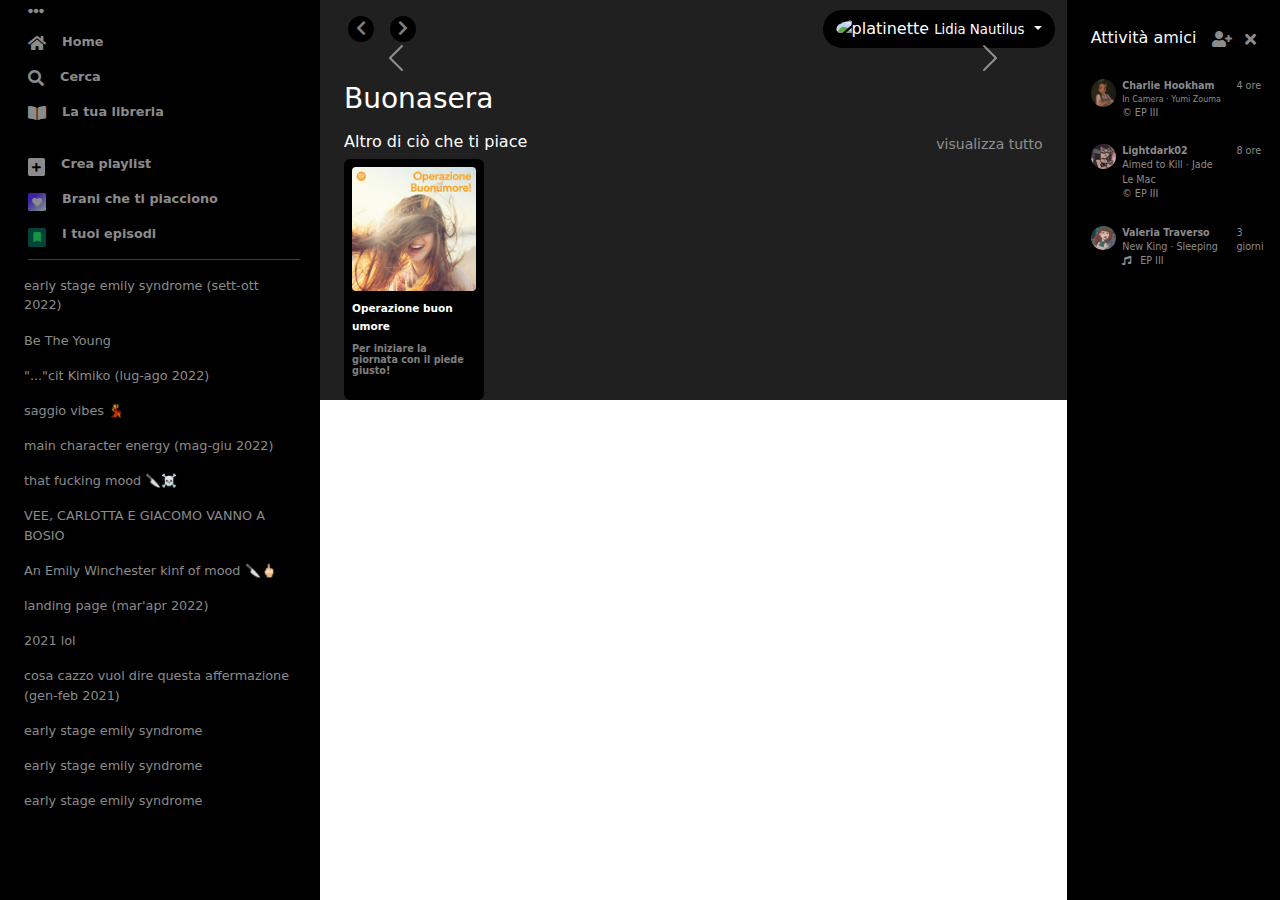
==== index.html @ 153bc801 "Varius fixings" ====
<!DOCTYPE html>
<html lang="en">
  <head>
    <meta charset="utf-8" />
    <meta name="viewport" content="width=device-width, initial-scale=1" />
    <title>Spotify | HP</title>
    <link
      href="https://cdn.jsdelivr.net/npm/bootstrap@5.3.3/dist/css/bootstrap.min.css"
      rel="stylesheet"
      integrity="sha384-QWTKZyjpPEjISv5WaRU9OFeRpok6YctnYmDr5pNlyT2bRjXh0JMhjY6hW+ALEwIH"
      crossorigin="anonymous"
    />
    <link rel="stylesheet" href="assets/scss/custom-bootstrap.css" />
    <link
      rel="stylesheet"
      href="https://cdnjs.cloudflare.com/ajax/libs/font-awesome/5.15.4/css/all.min.css"
      integrity="sha512-1ycn6IcaQQ40/MKBW2W4Rhis/DbILU74C1vSrLJxCq57o941Ym01SwNsOMqvEBFlcgUa6xLiPY/NS5R+E6ztJQ=="
      crossorigin="anonymous"
      referrerpolicy="no-referrer"
    />
    <link rel="stylesheet" href="./assets/css/bg-gradient.css" />
    <link rel="stylesheet" href="./assets/css/navbar.css" />
    <link
      rel="stylesheet"
      href="https://cdn.jsdelivr.net/npm/bootstrap-icons@1.11.3/font/bootstrap-icons.min.css"
    />
    <link rel="stylesheet" href="./assets.css" />
  </head>

  <body>
    <div class="container-fluid overflow-y-scroll">
      <div class="row">
        <!--Navbar sinistra-->
        <header
          class="col d-sm-none d-none d-md-block col-md-3 bg-black vh-100"
        >
          <nav>
            <div class="container mb-3">
              <div class="col">
                <div class="row">
                  <div class="col">
                    <div class="row d-flex">
                      <div class="col d-flex align-self-center mx-1 mb-2">
                        <a href="#">
                          <div>
                            <i class="fas fa-ellipsis-h text-testo"></i>
                          </div>
                        </a>
                      </div>
                    </div>
                    <div class="row d-flex">
                      <a class="text-decoration-none" href="./index.html">
                        <div class="col d-flex align-self-center mx-1">
                          <div>
                            <i class="fas fa-home text-testo"></i>
                          </div>
                          <div class="mx-3 text-testo">
                            <p>Home</p>
                          </div>
                        </div>
                      </a>
                    </div>
                    <div class="row d-flex">
                      <a class="text-decoration-none" href="./search.html">
                        <div class="col d-flex align-self-center mx-1">
                          <div><i class="fas fa-search text-testo"></i></div>
                          <div class="mx-3 text-testo">
                            <p>Cerca</p>
                          </div>
                        </div>
                        <div class="row d-flex">
                          <div class="col d-flex align-self-center mx-1">
                            <div>
                              <i class="fas fa-book-open text-testo"></i>
                            </div>
                            <div class="mx-3 text-testo">
                              <p>La tua libreria</p>
                            </div>
                          </div>
                        </div>
                      </a>
                    </div>
                  </div>
                </div>
              </div>
            </div>

            <div class="container bg-black">
              <div class="col">
                <div class="row">
                  <div class="col">
                    <div class="row d-flex">
                      <a class="text-decoration-none" href="">
                        <div class="col d-flex align-self-center mx-1">
                          <div>
                            <i
                              class="fas fa-plus fa-xs bg-testo text-black plus-icon"
                            ></i>
                          </div>
                          <div class="mx-3 text-testo">
                            <p>Crea playlist</p>
                          </div>
                        </div>
                      </a>
                    </div>
                    <div class="row d-flex">
                      <a class="text-decoration-none" href="">
                        <div class="col d-flex align-self-center mx-1">
                          <div>
                            <i class="fas fa-heart like-icon text-testo"></i>
                          </div>
                          <div class="mx-3 text-testo">
                            <p>Brani che ti piacciono</p>
                          </div>
                        </div>
                      </a>
                      <div class="row d-flex">
                        <a class="text-decoration-none" href="">
                          <div class="col d-flex align-self-center mx-1">
                            <div>
                              <i class="bi bi-bookmark-fill bookmark-icon"></i>
                            </div>
                            <div class="mx-3 text-testo">
                              <p>I tuoi episodi</p>
                            </div>
                          </div>
                        </a>
                        <hr class="text-bg-danger mx-3" />
                      </div>
                    </div>
                  </div>
                </div>
              </div>
            </div>
          </nav>
          <div class="container overflow-y-scroll boxed">
            <div class="row text-testo">
              <div>
                <p>early stage emily syndrome (sett-ott 2022)</p>
              </div>
              <div>
                <p>Be The Young</p>
              </div>
              <div>
                <p>"..."cit Kimiko (lug-ago 2022)</p>
              </div>
              <div>
                <p>saggio vibes 💃</p>
              </div>
              <div>
                <p>main character energy (mag-giu 2022)</p>
              </div>
              <div>
                <p>that fucking mood 🔪☠️</p>
              </div>
              <div>
                <p>VEE, CARLOTTA E GIACOMO VANNO A BOSIO</p>
              </div>
              <div>
                <p>An Emily Winchester kinf of mood 🔪🖕🏻</p>
              </div>
              <div>
                <p>landing page (mar'apr 2022)</p>
              </div>
              <div>
                <p>2021 lol</p>
              </div>
              <div>
                <p>cosa cazzo vuol dire questa affermazione (gen-feb 2021)</p>
              </div>
              <div>
                <p>early stage emily syndrome</p>
              </div>
              <div>
                <p>early stage emily syndrome</p>
              </div>
              <div>
                <p>early stage emily syndrome</p>
              </div>
              <div>
                <p>early stage emily syndrome</p>
              </div>
              <div>
                <p>early stage emily syndrome</p>
              </div>
              <div>
                <p>early stage emily syndrome</p>
              </div>
              <div>
                <p>early stage emily syndrome</p>
              </div>
              <div>
                <p>early stage emily syndrome</p>
              </div>
              <div>
                <p>early stage emily syndrome</p>
              </div>
              <div>
                <p>early stage emily syndrome</p>
              </div>
              <div>
                <p>early stage emily syndrome</p>
              </div>
              <div>
                <p>early stage emily syndrome</p>
              </div>
              <div>
                <p>early stage emily syndrome</p>
              </div>
              <div>
                <p>early stage emily syndrome</p>
              </div>
              <div>
                <p>early stage emily syndrome</p>
              </div>
              <div>
                <p>early stage emily syndrome</p>
              </div>
              <div>
                <p>early stage emily syndrome</p>
              </div>
              <div>
                <p>early stage emily syndrome</p>
              </div>
              <div>
                <p>early stage emily syndrome</p>
              </div>
              <div>
                <p>early stage emily syndrome</p>
              </div>
              <div>
                <p>early stage emily syndrome</p>
              </div>
              <div>
                <p>early stage emily syndrome</p>
              </div>
              <div>
                <p>early stage emily syndrome</p>
              </div>
              <div>
                <p>early stage emily syndrome</p>
              </div>
              <div>
                <p>early stage emily syndrome</p>
              </div>
              <div>
                <p>early stage emily syndrome</p>
              </div>
              <div>
                <p>early stage emily syndrome</p>
              </div>
              <div>
                <p>early stage emily syndrome</p>
              </div>
            </div>
          </div>
        </header>

        <div class="col col-md-7 p-0 vh-100 overflow-y-scroll">
          <!--Parte centrale-->
          <main class="">
            <section class="container-fluid">
              <div
                id="header-main"
                class="d-flex align-items-center justify-content-between"
              >
                <div class="d-flex align-items-center justify-content-between">
                  <button
                    class="text-white-50 rounded-circle border-0 text-bg-dark px-2 m-3 bg-black"
                  >
                    <i class="fas fa-chevron-left text-white-50"></i>
                  </button>
                  <button
                    class="text-white-50 rounded-circle border-0 text-bg-dark px-2 bg-black"
                  >
                    <i class="fas fa-chevron-right text-white-50"></i>
                  </button>
                </div>
                <div class="d-flex align-items-center justify-content-between">
                  <div id="drop-menu" class="dropdown d-flex">
                    <button
                      class="btn btn-black dropdown-toggle text-white bg-black border-1 rounded-pill"
                      type="button"
                      data-bs-toggle="dropdown"
                      aria-expanded="false"
                    >
                      <img
                        class="rounded-circle"
                        width="20px"
                        src="https://pbs.twimg.com/profile_images/1235323901661655040/85mwy9YF_400x400.jpg"
                        alt="platinette"
                      />
                      <span id="span">Lidia Nautilus</span>
                    </button>

                    <ul class="dropdown-menu bg-black border border-white">
                      <li>
                        <a class="dropdown-item text-white" href="#">Profilo</a>
                      </li>
                      <li>
                        <a class="dropdown-item text-white" href="#">Album</a>
                      </li>
                      <li>
                        <a class="dropdown-item text-white" href="#">Artisti</a>
                      </li>
                    </ul>
                  </div>
                </div>
              </div>
              <div id="carousel" class="container-fluid bg-black mb-4 rounded">
                <div id="carouselExample" class="carousel slide">
                  <div id="carouselInner" class="carousel-inner"></div>
                  <button
                    class="carousel-control-prev"
                    type="button"
                    data-bs-target="#carouselExample"
                    data-bs-slide="prev"
                  >
                    <span
                      class="carousel-control-prev-icon"
                      aria-hidden="true"
                    ></span>
                    <span class="visually-hidden">Previous</span>
                  </button>
                  <button
                    class="carousel-control-next"
                    type="button"
                    data-bs-target="#carouselExample"
                    data-bs-slide="next"
                  >
                    <span
                      class="carousel-control-next-icon"
                      aria-hidden="true"
                    ></span>
                    <span class="visually-hidden">Next</span>
                  </button>
                </div>
              </div>
              <section>
                <div class="container mt-2 mb-3">
                  <div class="row">
                    <div class="col d-flex">
                      <h3 class="text-white">Buonasera</h3>
                    </div>
                  </div>
                </div>
                <div class="container text-center">
                  <div
                    class="row row-cols-2 row-cols-sm-2 row-cols-md-3 g-4 align-items-stretch"
                    id="rowParent"
                  >
                    <!--QUI AGGIUNGO LE CARD DEI 6 ALBUM-->
                  </div>
                </div>
              </section>
              <!-- main basso -->
              <div class="container-fluid d-flex justify-content-between mt-3">
                <h6 class="text-white">Altro di ciò che ti piace</h6>
                <a class="text-white-50 text-decoration-none" href="">
                  <small>visualizza tutto</small></a
                >
              </div>
              <!-- card verticali  -->
              <div class="container-fluid d-flex row-cols-5">
                <div class="bg-black rounded">
                  <div class="d-flex flex-column m-2">
                    <img
                      class="rounded-1"
                      src="./assets/imgs/main/image-10.jpg"
                      alt=""
                    />
                    <p class="myP fw-bolder text-white my-2">
                      <small>Operazione buon umore </small>
                    </p>
                    <p class="pVertical lh-1 fw-semibold text-white-50">
                      <small
                        >Per iniziare la giornata con il piede giusto!</small
                      >
                    </p>
                  </div>
                </div>
              </div>
            </section>
          </main>
        </div>
        <!--colonna destra-->
        <div class="col col-md-2 bg-black vh-100 d-sm-none d-none d-md-block">
          <div class="container pt-4">
            <div class="d-flex justify-content-between pt-1">
              <h6 class="text-light">Attività amici</h6>
              <div>
                <a href="#"><i class="fas fa-user-plus text-testo"></i></a>
                <a href="#"><i class="fas fa-times text-testo ms-2"></i></a>
              </div>
            </div>
          </div>
          <!--PRIMO PROFILO-->
          <div class="container my-4">
            <div class="row">
              <div class="col col-2">
                <img
                  class="img-fluid rounded-circle"
                  style="min-width: 25px; width: 25px"
                  src="[data-uri]"
                  alt="img profilo"
                />
              </div>
              <div class="col col-8 text-testo">
                <p class="m-0 fw-bold" style="font-size: 0.6rem">
                  Charlie Hookham
                </p>
                <p style="font-size: 0.5rem" class="m-0">
                  In Camera · Yumi Zouma
                </p>
                <p class="m-0" style="font-size: 0.6rem">&copy EP III</p>
              </div>
              <div class="col col-2 p-0">
                <p class="text-testo" style="font-size: 0.6rem">4 ore</p>
              </div>
            </div>
          </div>
          <!--SECONDO PROFILO-->
          <div class="container mb-4">
            <div class="row">
              <div class="col col-2">
                <img
                  class="img-fluid rounded-circle"
                  style="min-width: 25px; width: 25px"
                  src="[data-uri]"
                  alt="img profilo"
                />
              </div>
              <div class="col col-8 text-testo">
                <p class="m-0 fw-bold" style="font-size: 0.6rem">Lightdark02</p>
                <p style="font-size: 0.6rem" class="m-0">
                  Aimed to Kill · Jade Le Mac
                </p>
                <p class="m-0" style="font-size: 0.6rem">&copy EP III</p>
              </div>
              <div class="col col-2 p-0">
                <p class="text-testo" style="font-size: 0.6rem">8 ore</p>
              </div>
            </div>
          </div>
          <!--TERZO PROFILO-->
          <div class="container">
            <div class="row">
              <div class="col col-2">
                <img
                  class="img-fluid rounded-circle"
                  style="min-width: 25px; width: 25px"
                  src="[data-uri]"
                  alt="img profilo"
                />
              </div>
              <div class="col col-8 text-testo">
                <p class="m-0 fw-bold" style="font-size: 0.6rem">
                  Valeria Traverso
                </p>
                <p style="font-size: 0.6rem" class="m-0">New King · Sleeping</p>
                <p class="m-0" style="font-size: 0.6rem">
                  <i class="fas fa-music me-2"></i>EP III
                </p>
              </div>
              <div class="col col-2 p-0">
                <p class="text-testo" style="font-size: 0.6rem">3 giorni</p>
              </div>
            </div>
          </div>
        </div>
      </div>
    </div>
    <footer
      class="col-12 container-fluid fixed-bottom pt-3 bg-dark bg-opacity-75 d-md-none"
    >
      <div class="row d-flex">
        <div class="col-4 d-flex justify-content-center">
          <svg
            xmlns="http://www.w3.org/2000/svg"
            width="30"
            height="30"
            fill="currentColor"
            class="bi bi-house text-white"
            viewBox="0 0 16 16"
          >
            <path
              d="M8.707 1.5a1 1 0 0 0-1.414 0L.646 8.146a.5.5 0 0 0 .708.708L2 8.207V13.5A1.5 1.5 0 0 0 3.5 15h9a1.5 1.5 0 0 0 1.5-1.5V8.207l.646.647a.5.5 0 0 0 .708-.708L13 5.793V2.5a.5.5 0 0 0-.5-.5h-1a.5.5 0 0 0-.5.5v1.293zM13 7.207V13.5a.5.5 0 0 1-.5.5h-9a.5.5 0 0 1-.5-.5V7.207l5-5z"
            />
          </svg>
        </div>
        <div class="col-4 d-flex justify-content-center">
          <svg
            xmlns="http://www.w3.org/2000/svg"
            width="30"
            height="30"
            fill="currentColor"
            class="bi bi-search text-white"
            viewBox="0 0 16 16"
          >
            <path
              d="M11.742 10.344a6.5 6.5 0 1 0-1.397 1.398h-.001q.044.06.098.115l3.85 3.85a1 1 0 0 0 1.415-1.414l-3.85-3.85a1 1 0 0 0-.115-.1zM12 6.5a5.5 5.5 0 1 1-11 0 5.5 5.5 0 0 1 11 0"
            />
          </svg>
        </div>
        <div class="col-4 d-flex justify-content-center">
          <svg
            xmlns="http://www.w3.org/2000/svg"
            width="30"
            height="30"
            fill="currentColor"
            class="bi bi-stickies text-white"
            viewBox="0 0 16 16"
          >
            <path
              d="M1.5 0A1.5 1.5 0 0 0 0 1.5V13a1 1 0 0 0 1 1V1.5a.5.5 0 0 1 .5-.5H14a1 1 0 0 0-1-1z"
            />
            <path
              d="M3.5 2A1.5 1.5 0 0 0 2 3.5v11A1.5 1.5 0 0 0 3.5 16h6.086a1.5 1.5 0 0 0 1.06-.44l4.915-4.914A1.5 1.5 0 0 0 16 9.586V3.5A1.5 1.5 0 0 0 14.5 2zM3 3.5a.5.5 0 0 1 .5-.5h11a.5.5 0 0 1 .5.5V9h-4.5A1.5 1.5 0 0 0 9 10.5V15H3.5a.5.5 0 0 1-.5-.5zm7 11.293V10.5a.5.5 0 0 1 .5-.5h4.293z"
            />
          </svg>
        </div>
        <div class="col-4 d-flex justify-content-center text-white mt-1">
          <h6>Home</h6>
        </div>
        <div class="col-4 d-flex justify-content-center text-white mt-1">
          <h6>Cerca</h6>
        </div>
        <div class="col-4 d-flex justify-content-center text-white mt-1">
          <h6>La tua libreria</h6>
        </div>
      </div>
    </footer>
    <script src="./index.js"></script>
    <script
      src="https://cdn.jsdelivr.net/npm/bootstrap@5.3.3/dist/js/bootstrap.bundle.min.js"
      integrity="sha384-YvpcrYf0tY3lHB60NNkmXc5s9fDVZLESaAA55NDzOxhy9GkcIdslK1eN7N6jIeHz"
      crossorigin="anonymous"
    ></script>
  </body>
</html>
---- assets/css/bg-gradient.css ----
/* main {
  background: rgb(32, 32, 32);
  background: linear-gradient(
    191deg,
    rgba(32, 32, 32, 1) 0%,
    rgba(18, 18, 18, 1) 58%
  );
} */
main {
  background-color: #202020;
}

#span {
  font-size: smaller;
}
---- assets/css/navbar.css ----
.like-icon {
  font-size: 10px;
  padding: 4px 4px;
  border-radius: 10%;
  background: rgb(61, 32, 168);
  background: linear-gradient(
    140deg,
    rgba(61, 32, 168, 1) 27%,
    rgba(119, 142, 137, 1) 91%
  );
}
.bookmark-icon {
  color: #149643;
  font-size: 10px;
  padding: 4px 4px;
  border-radius: 10%;
  background: #004537;
}
.plus-icon {
  font-size: 10px;
  padding: 4px 4px;
  border-radius: 10%;
}

.boxed {
  height: 60vh;
}

/* ===== Scrollbar CSS ===== */
/* Firefox */
* {
  scrollbar-width: auto;
  scrollbar-color: #4d4d4d #050505;
}

/* Chrome, Edge, and Safari */
*::-webkit-scrollbar {
  width: 16px;
}

*::-webkit-scrollbar-track {
  background: #050505;
}

*::-webkit-scrollbar-thumb {
  background-color: #4d4d4d;
  border-radius: 10px;
  border: 3px none #000000;
}

/* Handle */
::-webkit-scrollbar-thumb {
  -webkit-border-radius: 10px;
  border-radius: 10px;
  background: rgba(255, 0, 0, 0.8);
  -webkit-box-shadow: inset 0 0 6px rgba(0, 0, 0, 0.5);
}

nav p {
  font-weight: 600;
}
p {
  font-size: 0.8rem;
}
---- assets.css ----
.myP {
    font-size: 12px;
}

.pVertical {
    font-size: 11px;
}

.bgMain {
    background-color: #202020;
}
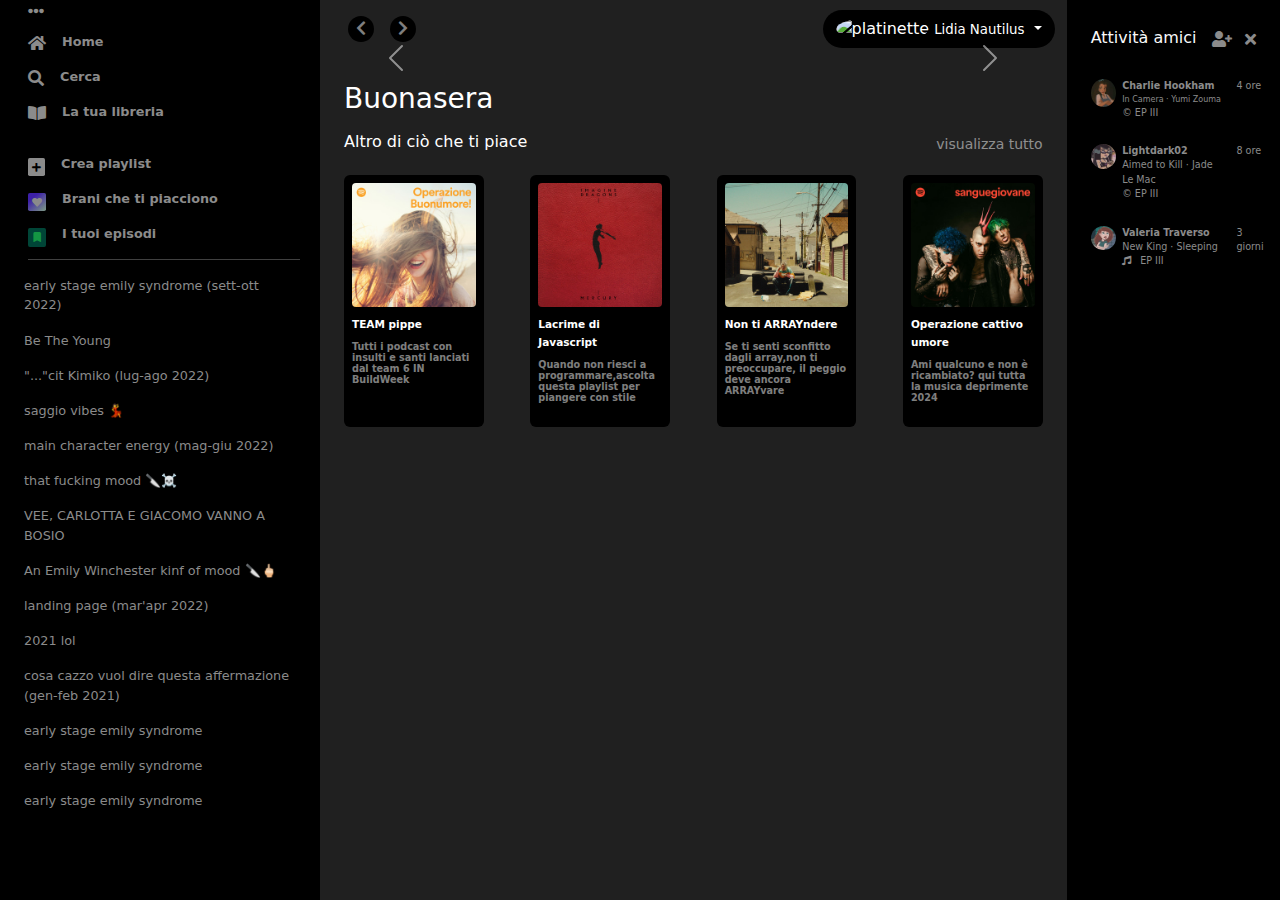
==== commit ad669200: "card commit" ====
--- a/index.html
+++ b/index.html
@@ -256,7 +256,7 @@
           </div>
         </header>
 
-        <div class="col col-md-7 p-0 vh-100 overflow-y-scroll">
+        <div class="col col-md-7 p-0 vh-100 overflow-y-scroll myMain">
           <!--Parte centrale-->
           <main class="">
             <section class="container-fluid">
@@ -354,15 +354,15 @@
                 </div>
               </section>
               <!-- main basso -->
-              <div class="container-fluid d-flex justify-content-between mt-3">
+              <div class="container-fluid d-flex justify-content-between mt-3 mb-3">
                 <h6 class="text-white">Altro di ciò che ti piace</h6>
                 <a class="text-white-50 text-decoration-none" href="">
                   <small>visualizza tutto</small></a
                 >
               </div>
               <!-- card verticali  -->
-              <div class="container-fluid d-flex row-cols-5">
-                <div class="bg-black rounded">
+              <div class="container-fluid d-flex row-cols-5 justify-content-between">
+                <div class="bg-black rounded ">
                   <div class="d-flex flex-column m-2">
                     <img
                       class="rounded-1"
@@ -370,15 +370,71 @@
                       alt=""
                     />
                     <p class="myP fw-bolder text-white my-2">
-                      <small>Operazione buon umore </small>
+                      <small> TEAM pippe</small>
                     </p>
                     <p class="pVertical lh-1 fw-semibold text-white-50">
                       <small
-                        >Per iniziare la giornata con il piede giusto!</small
+                        >
+                        Tutti i podcast con insulti e santi lanciati dal team 6 IN BuildWeek</small
                       >
                     </p>
                   </div>
                 </div>
+                <!-- Seconda card -->
+                <div class="bg-black rounded ">
+                  <div class="d-flex flex-column m-2">
+                    <img
+                      class="rounded-1"
+                      src="./assets/imgs/main/image-11.jpg"
+                      alt=""
+                    />
+                    <p class="myP fw-bolder text-white my-2">
+                      <small>Lacrime di Javascript </small>
+                    </p>
+                    <p class="pVertical lh-1 fw-semibold text-white-50">
+                      <small
+                        >Quando non riesci a programmare,ascolta questa playlist per piangere con stile</small
+                      >
+                    </p>
+                  </div>
+                </div>
+                 <!-- terza card -->
+                 <div class="bg-black rounded ">
+                  <div class="d-flex flex-column m-2">
+                    <img
+                      class="rounded-1"
+                      src="./assets/imgs/main/image-12.jpg"
+                      alt=""
+                    />
+                    <p class="myP fw-bolder text-white my-2">
+                      <small>Non ti ARRAYndere </small>
+                    </p>
+                    <p class="pVertical lh-1 fw-semibold text-white-50">
+                      <small
+                        >Se ti senti sconfitto dagli array,non ti preoccupare, il peggio deve ancora ARRAYvare</small
+                      >
+                    </p>
+                  </div>
+                </div>
+                  <!-- Quarta card  -->
+                  <div class="bg-black rounded ">
+                    <div class="d-flex flex-column m-2">
+                      <img
+                        class="rounded-1"
+                        src="./assets/imgs/main/image-8.jpg"
+                        alt=""
+                      />
+                      <p class="myP fw-bolder text-white my-2">
+                        <small>Operazione cattivo umore </small>
+                      </p>
+                      <p class="pVertical lh-1 fw-semibold text-white-50">
+                        <small
+                          >Ami qualcuno e non è ricambiato?
+                            qui tutta la musica deprimente 2024</small
+                        >
+                      </p>
+                    </div>
+                  </div>
               </div>
             </section>
           </main>
--- a/assets.css
+++ b/assets.css
@@ -9,3 +9,7 @@
 .bgMain {
     background-color: #202020;
 }
+
+.myMain {
+    background-color: #202020;
+}
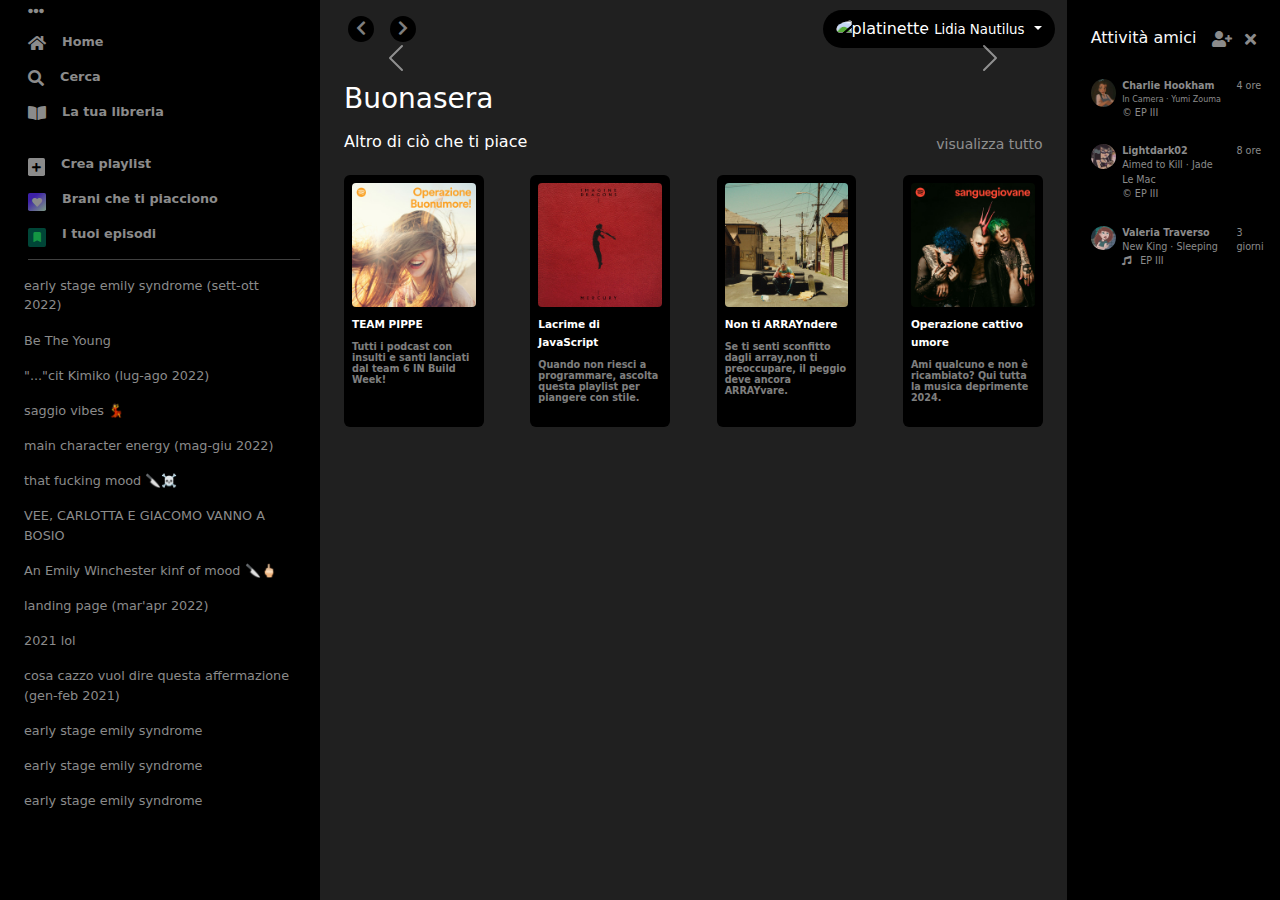
==== commit b00de458: "Add una caterba di changes" ====
--- a/index.html
+++ b/index.html
@@ -18,8 +18,7 @@
       crossorigin="anonymous"
       referrerpolicy="no-referrer"
     />
-    <link rel="stylesheet" href="./assets/css/bg-gradient.css" />
-    <link rel="stylesheet" href="./assets/css/navbar.css" />
+    <link rel="stylesheet" href="./assets/css/assets.css" />
     <link
       rel="stylesheet"
       href="https://cdn.jsdelivr.net/npm/bootstrap-icons@1.11.3/font/bootstrap-icons.min.css"
@@ -307,7 +306,10 @@
                   </div>
                 </div>
               </div>
-              <div id="carousel" class="container-fluid bg-black mb-4 rounded">
+              <div
+                id="carousel"
+                class="container-fluid bg-black mb-4 rounded d-none d-md-block"
+              >
                 <div id="carouselExample" class="carousel slide">
                   <div id="carouselInner" class="carousel-inner"></div>
                   <button
@@ -354,15 +356,19 @@
                 </div>
               </section>
               <!-- main basso -->
-              <div class="container-fluid d-flex justify-content-between mt-3 mb-3">
+              <div
+                class="container-fluid d-flex justify-content-between mt-3 mb-3"
+              >
                 <h6 class="text-white">Altro di ciò che ti piace</h6>
                 <a class="text-white-50 text-decoration-none" href="">
                   <small>visualizza tutto</small></a
                 >
               </div>
               <!-- card verticali  -->
-              <div class="container-fluid d-flex row-cols-5 justify-content-between">
-                <div class="bg-black rounded ">
+              <div
+                class="container-fluid d-flex row-cols-5 justify-content-between"
+              >
+                <div class="bg-black rounded">
                   <div class="d-flex flex-column m-2">
                     <img
                       class="rounded-1"
@@ -370,18 +376,18 @@
                       alt=""
                     />
                     <p class="myP fw-bolder text-white my-2">
-                      <small> TEAM pippe</small>
+                      <small> TEAM PIPPE</small>
                     </p>
                     <p class="pVertical lh-1 fw-semibold text-white-50">
-                      <small
-                        >
-                        Tutti i podcast con insulti e santi lanciati dal team 6 IN BuildWeek</small
+                      <small>
+                        Tutti i podcast con insulti e santi lanciati dal team 6
+                        IN Build Week!</small
                       >
                     </p>
                   </div>
                 </div>
                 <!-- Seconda card -->
-                <div class="bg-black rounded ">
+                <div class="bg-black rounded">
                   <div class="d-flex flex-column m-2">
                     <img
                       class="rounded-1"
@@ -389,17 +395,18 @@
                       alt=""
                     />
                     <p class="myP fw-bolder text-white my-2">
-                      <small>Lacrime di Javascript </small>
+                      <small>Lacrime di JavaScript</small>
                     </p>
                     <p class="pVertical lh-1 fw-semibold text-white-50">
                       <small
-                        >Quando non riesci a programmare,ascolta questa playlist per piangere con stile</small
+                        >Quando non riesci a programmare, ascolta questa
+                        playlist per piangere con stile.</small
                       >
                     </p>
                   </div>
                 </div>
-                 <!-- terza card -->
-                 <div class="bg-black rounded ">
+                <!-- terza card -->
+                <div class="bg-black rounded">
                   <div class="d-flex flex-column m-2">
                     <img
                       class="rounded-1"
@@ -407,34 +414,35 @@
                       alt=""
                     />
                     <p class="myP fw-bolder text-white my-2">
-                      <small>Non ti ARRAYndere </small>
+                      <small>Non ti ARRAYndere</small>
                     </p>
                     <p class="pVertical lh-1 fw-semibold text-white-50">
                       <small
-                        >Se ti senti sconfitto dagli array,non ti preoccupare, il peggio deve ancora ARRAYvare</small
+                        >Se ti senti sconfitto dagli array,non ti preoccupare,
+                        il peggio deve ancora ARRAYvare.</small
                       >
                     </p>
                   </div>
                 </div>
-                  <!-- Quarta card  -->
-                  <div class="bg-black rounded ">
-                    <div class="d-flex flex-column m-2">
-                      <img
-                        class="rounded-1"
-                        src="./assets/imgs/main/image-8.jpg"
-                        alt=""
-                      />
-                      <p class="myP fw-bolder text-white my-2">
-                        <small>Operazione cattivo umore </small>
-                      </p>
-                      <p class="pVertical lh-1 fw-semibold text-white-50">
-                        <small
-                          >Ami qualcuno e non è ricambiato?
-                            qui tutta la musica deprimente 2024</small
-                        >
-                      </p>
-                    </div>
-                  </div>
+                <!-- Quarta card  -->
+                <div class="bg-black rounded">
+                  <div class="d-flex flex-column m-2">
+                    <img
+                      class="rounded-1"
+                      src="./assets/imgs/main/image-8.jpg"
+                      alt=""
+                    />
+                    <p class="myP fw-bolder text-white my-2">
+                      <small>Operazione cattivo umore</small>
+                    </p>
+                    <p class="pVertical lh-1 fw-semibold text-white-50">
+                      <small
+                        >Ami qualcuno e non è ricambiato? Qui tutta la musica
+                        deprimente 2024.</small
+                      >
+                    </p>
+                  </div>
+                </div>
               </div>
             </section>
           </main>
@@ -586,7 +594,7 @@
         </div>
       </div>
     </footer>
-    <script src="./index.js"></script>
+    <script src="./assets/scripts/index.js"></script>
     <script
       src="https://cdn.jsdelivr.net/npm/bootstrap@5.3.3/dist/js/bootstrap.bundle.min.js"
       integrity="sha384-YvpcrYf0tY3lHB60NNkmXc5s9fDVZLESaAA55NDzOxhy9GkcIdslK1eN7N6jIeHz"
--- a/assets/css/assets.css
+++ b/assets/css/assets.css
@@ -0,0 +1,283 @@
+.myP {
+  font-size: 12px;
+}
+
+.pVertical {
+  font-size: 11px;
+}
+
+.bgMain {
+  background-color: #202020;
+}
+
+.myMain {
+  background-color: #202020;
+}
+
+#volumeContainer {
+  width: 30%;
+  height: 10%;
+  background-color: #8b8b8b;
+  border-radius: 5px;
+  cursor: pointer;
+}
+
+#volumeBar {
+  width: 100%;
+  height: 100%;
+  background-color: #007bff;
+  border-radius: 5px;
+}
+
+.bgCards {
+  background-color: #8b8b8b;
+}
+@media screen and (max-width: 768px) {
+  .position {
+    transform: translateY(-80%);
+  }
+
+  .bgCards {
+    background-color: black;
+  }
+}
+
+#hero-section-artist {
+  height: 40vh;
+}
+
+.h-30 {
+  height: 30vh;
+}
+
+#verified-artist {
+  font-size: 0.8rem;
+}
+
+#artist-popular-info {
+  height: 60vh;
+  overflow-y: scroll;
+}
+
+#artist-following-btn,
+#expands-song-list {
+  font-size: 0.7rem;
+  font-weight: 900;
+}
+
+#artist-page-download {
+  font-size: 0.8rem;
+}
+
+#song-duration {
+  font-size: 0.8rem;
+}
+
+#heart-container {
+  padding: 0.2rem;
+  border-radius: 50%;
+  width: 1rem;
+  height: 1rem;
+}
+
+.bi-heart-fill {
+  font-size: 0.5rem;
+}
+
+#num-song-i-liked .text-testo {
+  font-size: 0.7rem;
+}
+
+#volumeContainer {
+  width: 30%;
+  height: 10%;
+  background-color: #8b8b8b;
+  border-radius: 5px;
+  cursor: pointer;
+}
+
+#volumeBar {
+  width: 100%;
+  height: 100%;
+  background-color: #007bff;
+  border-radius: 5px;
+}
+/* main {
+  background: rgb(32, 32, 32);
+  background: linear-gradient(
+    191deg,
+    rgba(32, 32, 32, 1) 0%,
+    rgba(18, 18, 18, 1) 58%
+  );
+} */
+main {
+  background-color: #202020;
+}
+
+#span {
+  font-size: smaller;
+}
+
+@font-face {
+  font-family: 'Circular';
+  src: url(../fonts/CircularStd-Light.otf);
+  font-weight: 300;
+  font-style: normal;
+}
+@font-face {
+  font-family: 'Circular';
+  src: url(../fonts/CircularStd-LightItalic.otf);
+  font-weight: 300;
+  font-style: italic;
+}
+@font-face {
+  font-family: 'Circular';
+  src: url(../fonts/CircularStd-Book.otf);
+  font-weight: 400;
+  font-style: normal;
+}
+@font-face {
+  font-family: 'Circular';
+  src: url(../fonts/CircularStd-BookItalic.otf);
+  font-weight: 400;
+  font-style: italic;
+}
+@font-face {
+  font-family: 'Circular';
+  src: url(../fonts/CircularStd-Medium.otf);
+  font-weight: 500;
+  font-style: normal;
+}
+@font-face {
+  font-family: 'Circular';
+  src: url(../fonts/CircularStd-MediumItalic.otf);
+  font-weight: 500;
+  font-style: italic;
+}
+@font-face {
+  font-family: 'Circular';
+  src: url(../fonts/CircularStd-MediumItalic.otf);
+  font-weight: 500;
+  font-style: italic;
+}
+@font-face {
+  font-family: 'Circular';
+  src: url(../fonts/CircularStd-Bold.otf);
+  font-weight: 700;
+  font-style: normal;
+}
+@font-face {
+  font-family: 'Circular';
+  src: url(../fonts/CircularStd-BoldItalic.otf);
+  font-weight: 700;
+  font-style: italic;
+}
+@font-face {
+  font-family: 'Circular';
+  src: url(../fonts/CircularStd-Black.otf);
+  font-weight: 900;
+  font-style: normal;
+}
+@font-face {
+  font-family: 'Circular';
+  src: url(../fonts/CircularStd-BlackItalic.otf);
+  font-weight: 900;
+  font-style: italic;
+}
+.like-icon {
+  font-size: 10px;
+  padding: 4px 4px;
+  border-radius: 10%;
+  background: rgb(61, 32, 168);
+  background: linear-gradient(
+    140deg,
+    rgba(61, 32, 168, 1) 27%,
+    rgba(119, 142, 137, 1) 91%
+  );
+}
+.bookmark-icon {
+  color: #149643;
+  font-size: 10px;
+  padding: 4px 4px;
+  border-radius: 10%;
+  background: #004537;
+}
+.plus-icon {
+  font-size: 10px;
+  padding: 4px 4px;
+  border-radius: 10%;
+}
+
+.boxed {
+  height: 60vh;
+}
+
+/* ===== Scrollbar CSS ===== */
+/* Firefox */
+* {
+  scrollbar-width: auto;
+  scrollbar-color: #4d4d4d #050505;
+}
+
+/* Chrome, Edge, and Safari */
+*::-webkit-scrollbar {
+  width: 16px;
+}
+
+*::-webkit-scrollbar-track {
+  background: #050505;
+}
+
+*::-webkit-scrollbar-thumb {
+  background-color: #4d4d4d;
+  border-radius: 10px;
+  border: 3px none #000000;
+}
+
+/* Handle */
+::-webkit-scrollbar-thumb {
+  -webkit-border-radius: 10px;
+  border-radius: 10px;
+  background: rgba(255, 0, 0, 0.8);
+  -webkit-box-shadow: inset 0 0 6px rgba(0, 0, 0, 0.5);
+}
+
+nav p {
+  font-weight: 600;
+}
+p {
+  font-size: 0.8rem;
+}
+
+.player-song-artist {
+  font-size: 0.8rem;
+}
+
+#volumeContainer {
+  width: 30%;
+  height: 10%;
+  background-color: #8b8b8b;
+  border-radius: 5px;
+  cursor: pointer;
+}
+
+#volumeBar {
+  width: 0%;
+  height: 100%;
+  background-color: #007bff;
+  border-radius: 5px;
+}
+
+@media screen and (max-width: 768px) {
+  .position {
+    transform: translateY(-80%);
+  }
+}
+#search-list-container {
+  height: 90%;
+  overflow-y: scroll;
+}
+
+#main-search {
+  height: 100vh;
+}
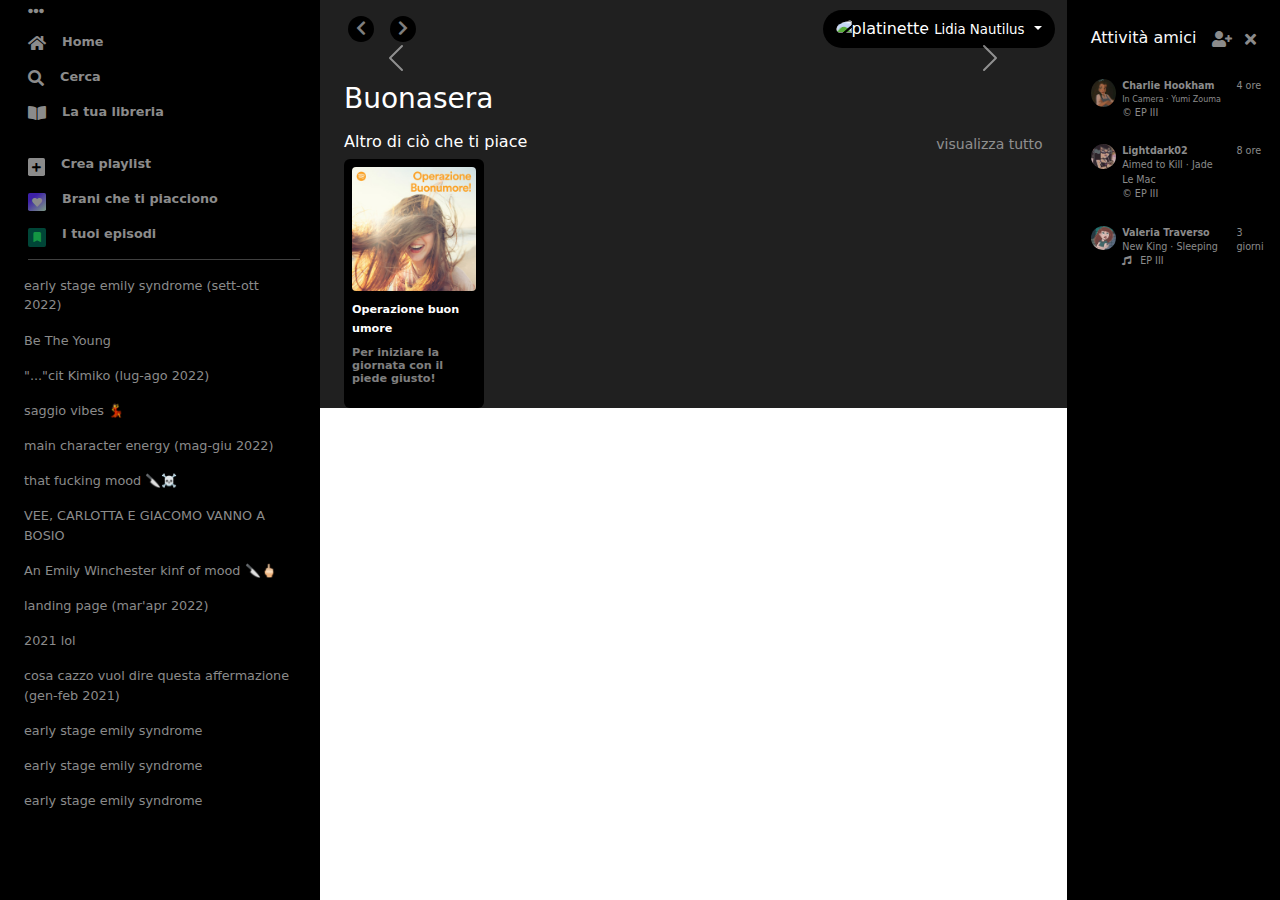
==== commit a7fdfaf9: "." ====
--- a/index.html
+++ b/index.html
@@ -18,7 +18,8 @@
       crossorigin="anonymous"
       referrerpolicy="no-referrer"
     />
-    <link rel="stylesheet" href="./assets/css/assets.css" />
+    <link rel="stylesheet" href="./assets/css/bg-gradient.css" />
+    <link rel="stylesheet" href="./assets/css/navbar.css" />
     <link
       rel="stylesheet"
       href="https://cdn.jsdelivr.net/npm/bootstrap-icons@1.11.3/font/bootstrap-icons.min.css"
@@ -103,7 +104,7 @@
                       </a>
                     </div>
                     <div class="row d-flex">
-                      <a class="text-decoration-none" href="">
+                      <a class="text-decoration-none" href="./likeBrani.html">
                         <div class="col d-flex align-self-center mx-1">
                           <div>
                             <i class="fas fa-heart like-icon text-testo"></i>
@@ -255,7 +256,7 @@
           </div>
         </header>
 
-        <div class="col col-md-7 p-0 vh-100 overflow-y-scroll myMain">
+        <div class="col col-md-7 p-0 vh-100 overflow-y-scroll">
           <!--Parte centrale-->
           <main class="">
             <section class="container-fluid">
@@ -306,10 +307,7 @@
                   </div>
                 </div>
               </div>
-              <div
-                id="carousel"
-                class="container-fluid bg-black mb-4 rounded d-none d-md-block"
-              >
+              <div id="carousel" class="container-fluid bg-black mb-4 rounded">
                 <div id="carouselExample" class="carousel slide">
                   <div id="carouselInner" class="carousel-inner"></div>
                   <button
@@ -356,18 +354,14 @@
                 </div>
               </section>
               <!-- main basso -->
-              <div
-                class="container-fluid d-flex justify-content-between mt-3 mb-3"
-              >
+              <div class="container-fluid d-flex justify-content-between mt-3">
                 <h6 class="text-white">Altro di ciò che ti piace</h6>
                 <a class="text-white-50 text-decoration-none" href="">
                   <small>visualizza tutto</small></a
                 >
               </div>
               <!-- card verticali  -->
-              <div
-                class="container-fluid d-flex row-cols-5 justify-content-between"
-              >
+              <div class="container-fluid d-flex row-cols-5">
                 <div class="bg-black rounded">
                   <div class="d-flex flex-column m-2">
                     <img
@@ -376,69 +370,11 @@
                       alt=""
                     />
                     <p class="myP fw-bolder text-white my-2">
-                      <small> TEAM PIPPE</small>
-                    </p>
-                    <p class="pVertical lh-1 fw-semibold text-white-50">
-                      <small>
-                        Tutti i podcast con insulti e santi lanciati dal team 6
-                        IN Build Week!</small
-                      >
-                    </p>
-                  </div>
-                </div>
-                <!-- Seconda card -->
-                <div class="bg-black rounded">
-                  <div class="d-flex flex-column m-2">
-                    <img
-                      class="rounded-1"
-                      src="./assets/imgs/main/image-11.jpg"
-                      alt=""
-                    />
-                    <p class="myP fw-bolder text-white my-2">
-                      <small>Lacrime di JavaScript</small>
+                      <small>Operazione buon umore </small>
                     </p>
                     <p class="pVertical lh-1 fw-semibold text-white-50">
                       <small
-                        >Quando non riesci a programmare, ascolta questa
-                        playlist per piangere con stile.</small
-                      >
-                    </p>
-                  </div>
-                </div>
-                <!-- terza card -->
-                <div class="bg-black rounded">
-                  <div class="d-flex flex-column m-2">
-                    <img
-                      class="rounded-1"
-                      src="./assets/imgs/main/image-12.jpg"
-                      alt=""
-                    />
-                    <p class="myP fw-bolder text-white my-2">
-                      <small>Non ti ARRAYndere</small>
-                    </p>
-                    <p class="pVertical lh-1 fw-semibold text-white-50">
-                      <small
-                        >Se ti senti sconfitto dagli array,non ti preoccupare,
-                        il peggio deve ancora ARRAYvare.</small
-                      >
-                    </p>
-                  </div>
-                </div>
-                <!-- Quarta card  -->
-                <div class="bg-black rounded">
-                  <div class="d-flex flex-column m-2">
-                    <img
-                      class="rounded-1"
-                      src="./assets/imgs/main/image-8.jpg"
-                      alt=""
-                    />
-                    <p class="myP fw-bolder text-white my-2">
-                      <small>Operazione cattivo umore</small>
-                    </p>
-                    <p class="pVertical lh-1 fw-semibold text-white-50">
-                      <small
-                        >Ami qualcuno e non è ricambiato? Qui tutta la musica
-                        deprimente 2024.</small
+                        >Per iniziare la giornata con il piede giusto!</small
                       >
                     </p>
                   </div>
@@ -594,7 +530,7 @@
         </div>
       </div>
     </footer>
-    <script src="./assets/scripts/index.js"></script>
+    <script src="./index.js"></script>
     <script
       src="https://cdn.jsdelivr.net/npm/bootstrap@5.3.3/dist/js/bootstrap.bundle.min.js"
       integrity="sha384-YvpcrYf0tY3lHB60NNkmXc5s9fDVZLESaAA55NDzOxhy9GkcIdslK1eN7N6jIeHz"
--- a/assets/css/bg-gradient.css
+++ b/assets/css/bg-gradient.css
@@ -0,0 +1,15 @@
+/* main {
+  background: rgb(32, 32, 32);
+  background: linear-gradient(
+    191deg,
+    rgba(32, 32, 32, 1) 0%,
+    rgba(18, 18, 18, 1) 58%
+  );
+} */
+main {
+  background-color: #202020;
+}
+
+#span {
+  font-size: smaller;
+}
--- a/assets/css/navbar.css
+++ b/assets/css/navbar.css
@@ -0,0 +1,64 @@
+.like-icon {
+  font-size: 10px;
+  padding: 4px 4px;
+  border-radius: 10%;
+  background: rgb(61, 32, 168);
+  background: linear-gradient(
+    140deg,
+    rgba(61, 32, 168, 1) 27%,
+    rgba(119, 142, 137, 1) 91%
+  );
+}
+.bookmark-icon {
+  color: #149643;
+  font-size: 10px;
+  padding: 4px 4px;
+  border-radius: 10%;
+  background: #004537;
+}
+.plus-icon {
+  font-size: 10px;
+  padding: 4px 4px;
+  border-radius: 10%;
+}
+
+.boxed {
+  height: 60vh;
+}
+
+/* ===== Scrollbar CSS ===== */
+/* Firefox */
+* {
+  scrollbar-width: auto;
+  scrollbar-color: #4d4d4d #050505;
+}
+
+/* Chrome, Edge, and Safari */
+*::-webkit-scrollbar {
+  width: 16px;
+}
+
+*::-webkit-scrollbar-track {
+  background: #050505;
+}
+
+*::-webkit-scrollbar-thumb {
+  background-color: #4d4d4d;
+  border-radius: 10px;
+  border: 3px none #000000;
+}
+
+/* Handle */
+::-webkit-scrollbar-thumb {
+  -webkit-border-radius: 10px;
+  border-radius: 10px;
+  background: rgba(255, 0, 0, 0.8);
+  -webkit-box-shadow: inset 0 0 6px rgba(0, 0, 0, 0.5);
+}
+
+nav p {
+  font-weight: 600;
+}
+p {
+  font-size: 0.8rem;
+}
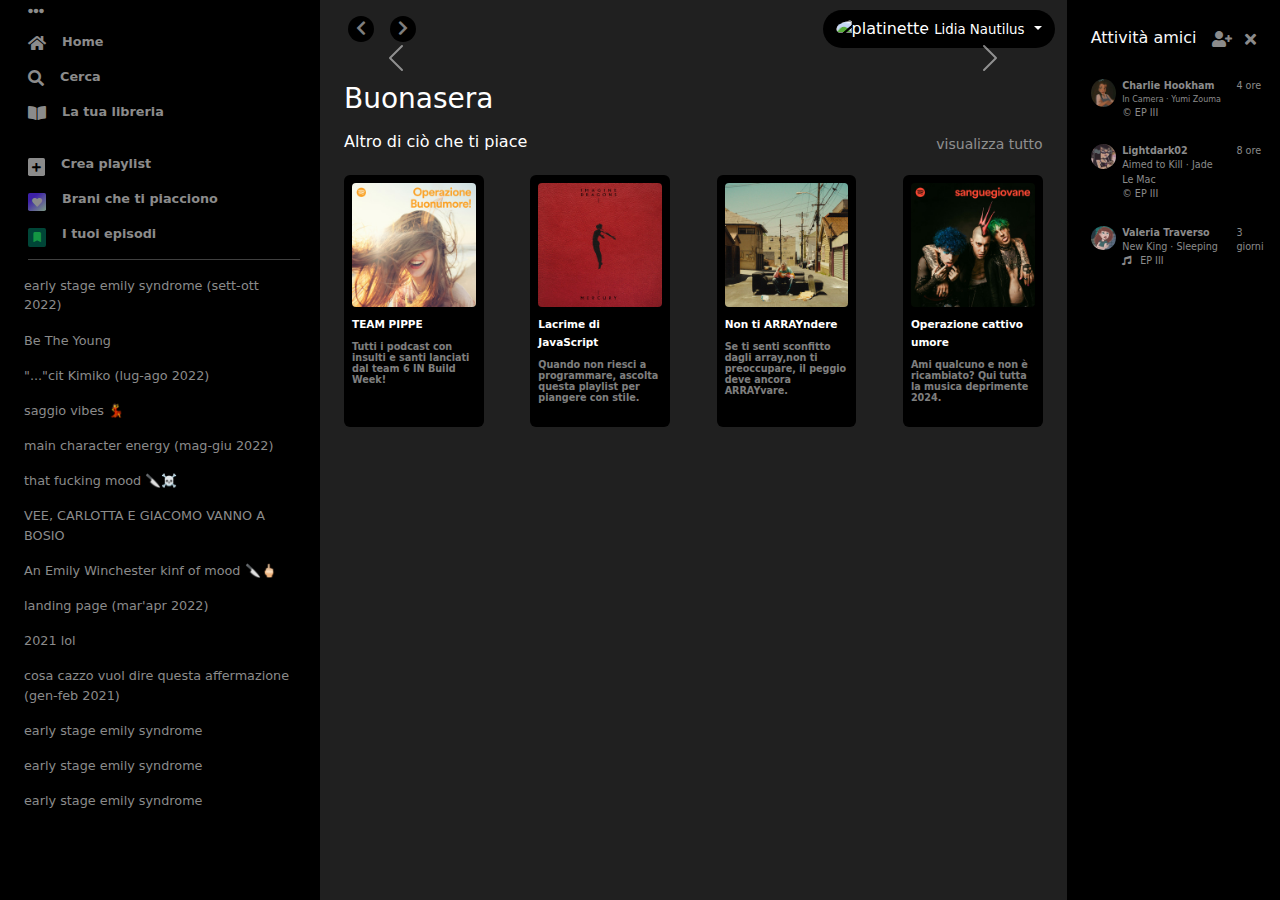
==== commit bbf51e46: "Merge branch 'main' into nuovapage" ====
--- a/index.html
+++ b/index.html
@@ -18,8 +18,7 @@
       crossorigin="anonymous"
       referrerpolicy="no-referrer"
     />
-    <link rel="stylesheet" href="./assets/css/bg-gradient.css" />
-    <link rel="stylesheet" href="./assets/css/navbar.css" />
+    <link rel="stylesheet" href="./assets/css/assets.css" />
     <link
       rel="stylesheet"
       href="https://cdn.jsdelivr.net/npm/bootstrap-icons@1.11.3/font/bootstrap-icons.min.css"
@@ -256,7 +255,7 @@
           </div>
         </header>
 
-        <div class="col col-md-7 p-0 vh-100 overflow-y-scroll">
+        <div class="col col-md-7 p-0 vh-100 overflow-y-scroll myMain">
           <!--Parte centrale-->
           <main class="">
             <section class="container-fluid">
@@ -307,7 +306,10 @@
                   </div>
                 </div>
               </div>
-              <div id="carousel" class="container-fluid bg-black mb-4 rounded">
+              <div
+                id="carousel"
+                class="container-fluid bg-black mb-4 rounded d-none d-md-block"
+              >
                 <div id="carouselExample" class="carousel slide">
                   <div id="carouselInner" class="carousel-inner"></div>
                   <button
@@ -354,14 +356,18 @@
                 </div>
               </section>
               <!-- main basso -->
-              <div class="container-fluid d-flex justify-content-between mt-3">
+              <div
+                class="container-fluid d-flex justify-content-between mt-3 mb-3"
+              >
                 <h6 class="text-white">Altro di ciò che ti piace</h6>
                 <a class="text-white-50 text-decoration-none" href="">
                   <small>visualizza tutto</small></a
                 >
               </div>
               <!-- card verticali  -->
-              <div class="container-fluid d-flex row-cols-5">
+              <div
+                class="container-fluid d-flex row-cols-5 justify-content-between"
+              >
                 <div class="bg-black rounded">
                   <div class="d-flex flex-column m-2">
                     <img
@@ -370,11 +376,69 @@
                       alt=""
                     />
                     <p class="myP fw-bolder text-white my-2">
-                      <small>Operazione buon umore </small>
+                      <small> TEAM PIPPE</small>
+                    </p>
+                    <p class="pVertical lh-1 fw-semibold text-white-50">
+                      <small>
+                        Tutti i podcast con insulti e santi lanciati dal team 6
+                        IN Build Week!</small
+                      >
+                    </p>
+                  </div>
+                </div>
+                <!-- Seconda card -->
+                <div class="bg-black rounded">
+                  <div class="d-flex flex-column m-2">
+                    <img
+                      class="rounded-1"
+                      src="./assets/imgs/main/image-11.jpg"
+                      alt=""
+                    />
+                    <p class="myP fw-bolder text-white my-2">
+                      <small>Lacrime di JavaScript</small>
                     </p>
                     <p class="pVertical lh-1 fw-semibold text-white-50">
                       <small
-                        >Per iniziare la giornata con il piede giusto!</small
+                        >Quando non riesci a programmare, ascolta questa
+                        playlist per piangere con stile.</small
+                      >
+                    </p>
+                  </div>
+                </div>
+                <!-- terza card -->
+                <div class="bg-black rounded">
+                  <div class="d-flex flex-column m-2">
+                    <img
+                      class="rounded-1"
+                      src="./assets/imgs/main/image-12.jpg"
+                      alt=""
+                    />
+                    <p class="myP fw-bolder text-white my-2">
+                      <small>Non ti ARRAYndere</small>
+                    </p>
+                    <p class="pVertical lh-1 fw-semibold text-white-50">
+                      <small
+                        >Se ti senti sconfitto dagli array,non ti preoccupare,
+                        il peggio deve ancora ARRAYvare.</small
+                      >
+                    </p>
+                  </div>
+                </div>
+                <!-- Quarta card  -->
+                <div class="bg-black rounded">
+                  <div class="d-flex flex-column m-2">
+                    <img
+                      class="rounded-1"
+                      src="./assets/imgs/main/image-8.jpg"
+                      alt=""
+                    />
+                    <p class="myP fw-bolder text-white my-2">
+                      <small>Operazione cattivo umore</small>
+                    </p>
+                    <p class="pVertical lh-1 fw-semibold text-white-50">
+                      <small
+                        >Ami qualcuno e non è ricambiato? Qui tutta la musica
+                        deprimente 2024.</small
                       >
                     </p>
                   </div>
@@ -530,7 +594,7 @@
         </div>
       </div>
     </footer>
-    <script src="./index.js"></script>
+    <script src="./assets/scripts/index.js"></script>
     <script
       src="https://cdn.jsdelivr.net/npm/bootstrap@5.3.3/dist/js/bootstrap.bundle.min.js"
       integrity="sha384-YvpcrYf0tY3lHB60NNkmXc5s9fDVZLESaAA55NDzOxhy9GkcIdslK1eN7N6jIeHz"
--- a/assets/css/assets.css
+++ b/assets/css/assets.css
@@ -0,0 +1,283 @@
+.myP {
+  font-size: 12px;
+}
+
+.pVertical {
+  font-size: 11px;
+}
+
+.bgMain {
+  background-color: #202020;
+}
+
+.myMain {
+  background-color: #202020;
+}
+
+#volumeContainer {
+  width: 30%;
+  height: 10%;
+  background-color: #8b8b8b;
+  border-radius: 5px;
+  cursor: pointer;
+}
+
+#volumeBar {
+  width: 100%;
+  height: 100%;
+  background-color: #007bff;
+  border-radius: 5px;
+}
+
+.bgCards {
+  background-color: #8b8b8b;
+}
+@media screen and (max-width: 768px) {
+  .position {
+    transform: translateY(-80%);
+  }
+
+  .bgCards {
+    background-color: black;
+  }
+}
+
+#hero-section-artist {
+  height: 40vh;
+}
+
+.h-30 {
+  height: 30vh;
+}
+
+#verified-artist {
+  font-size: 0.8rem;
+}
+
+#artist-popular-info {
+  height: 60vh;
+  overflow-y: scroll;
+}
+
+#artist-following-btn,
+#expands-song-list {
+  font-size: 0.7rem;
+  font-weight: 900;
+}
+
+#artist-page-download {
+  font-size: 0.8rem;
+}
+
+#song-duration {
+  font-size: 0.8rem;
+}
+
+#heart-container {
+  padding: 0.2rem;
+  border-radius: 50%;
+  width: 1rem;
+  height: 1rem;
+}
+
+.bi-heart-fill {
+  font-size: 0.5rem;
+}
+
+#num-song-i-liked .text-testo {
+  font-size: 0.7rem;
+}
+
+#volumeContainer {
+  width: 30%;
+  height: 10%;
+  background-color: #8b8b8b;
+  border-radius: 5px;
+  cursor: pointer;
+}
+
+#volumeBar {
+  width: 100%;
+  height: 100%;
+  background-color: #007bff;
+  border-radius: 5px;
+}
+/* main {
+  background: rgb(32, 32, 32);
+  background: linear-gradient(
+    191deg,
+    rgba(32, 32, 32, 1) 0%,
+    rgba(18, 18, 18, 1) 58%
+  );
+} */
+main {
+  background-color: #202020;
+}
+
+#span {
+  font-size: smaller;
+}
+
+@font-face {
+  font-family: 'Circular';
+  src: url(../fonts/CircularStd-Light.otf);
+  font-weight: 300;
+  font-style: normal;
+}
+@font-face {
+  font-family: 'Circular';
+  src: url(../fonts/CircularStd-LightItalic.otf);
+  font-weight: 300;
+  font-style: italic;
+}
+@font-face {
+  font-family: 'Circular';
+  src: url(../fonts/CircularStd-Book.otf);
+  font-weight: 400;
+  font-style: normal;
+}
+@font-face {
+  font-family: 'Circular';
+  src: url(../fonts/CircularStd-BookItalic.otf);
+  font-weight: 400;
+  font-style: italic;
+}
+@font-face {
+  font-family: 'Circular';
+  src: url(../fonts/CircularStd-Medium.otf);
+  font-weight: 500;
+  font-style: normal;
+}
+@font-face {
+  font-family: 'Circular';
+  src: url(../fonts/CircularStd-MediumItalic.otf);
+  font-weight: 500;
+  font-style: italic;
+}
+@font-face {
+  font-family: 'Circular';
+  src: url(../fonts/CircularStd-MediumItalic.otf);
+  font-weight: 500;
+  font-style: italic;
+}
+@font-face {
+  font-family: 'Circular';
+  src: url(../fonts/CircularStd-Bold.otf);
+  font-weight: 700;
+  font-style: normal;
+}
+@font-face {
+  font-family: 'Circular';
+  src: url(../fonts/CircularStd-BoldItalic.otf);
+  font-weight: 700;
+  font-style: italic;
+}
+@font-face {
+  font-family: 'Circular';
+  src: url(../fonts/CircularStd-Black.otf);
+  font-weight: 900;
+  font-style: normal;
+}
+@font-face {
+  font-family: 'Circular';
+  src: url(../fonts/CircularStd-BlackItalic.otf);
+  font-weight: 900;
+  font-style: italic;
+}
+.like-icon {
+  font-size: 10px;
+  padding: 4px 4px;
+  border-radius: 10%;
+  background: rgb(61, 32, 168);
+  background: linear-gradient(
+    140deg,
+    rgba(61, 32, 168, 1) 27%,
+    rgba(119, 142, 137, 1) 91%
+  );
+}
+.bookmark-icon {
+  color: #149643;
+  font-size: 10px;
+  padding: 4px 4px;
+  border-radius: 10%;
+  background: #004537;
+}
+.plus-icon {
+  font-size: 10px;
+  padding: 4px 4px;
+  border-radius: 10%;
+}
+
+.boxed {
+  height: 60vh;
+}
+
+/* ===== Scrollbar CSS ===== */
+/* Firefox */
+* {
+  scrollbar-width: auto;
+  scrollbar-color: #4d4d4d #050505;
+}
+
+/* Chrome, Edge, and Safari */
+*::-webkit-scrollbar {
+  width: 16px;
+}
+
+*::-webkit-scrollbar-track {
+  background: #050505;
+}
+
+*::-webkit-scrollbar-thumb {
+  background-color: #4d4d4d;
+  border-radius: 10px;
+  border: 3px none #000000;
+}
+
+/* Handle */
+::-webkit-scrollbar-thumb {
+  -webkit-border-radius: 10px;
+  border-radius: 10px;
+  background: rgba(255, 0, 0, 0.8);
+  -webkit-box-shadow: inset 0 0 6px rgba(0, 0, 0, 0.5);
+}
+
+nav p {
+  font-weight: 600;
+}
+p {
+  font-size: 0.8rem;
+}
+
+.player-song-artist {
+  font-size: 0.8rem;
+}
+
+#volumeContainer {
+  width: 30%;
+  height: 10%;
+  background-color: #8b8b8b;
+  border-radius: 5px;
+  cursor: pointer;
+}
+
+#volumeBar {
+  width: 0%;
+  height: 100%;
+  background-color: #007bff;
+  border-radius: 5px;
+}
+
+@media screen and (max-width: 768px) {
+  .position {
+    transform: translateY(-80%);
+  }
+}
+#search-list-container {
+  height: 90%;
+  overflow-y: scroll;
+}
+
+#main-search {
+  height: 100vh;
+}
